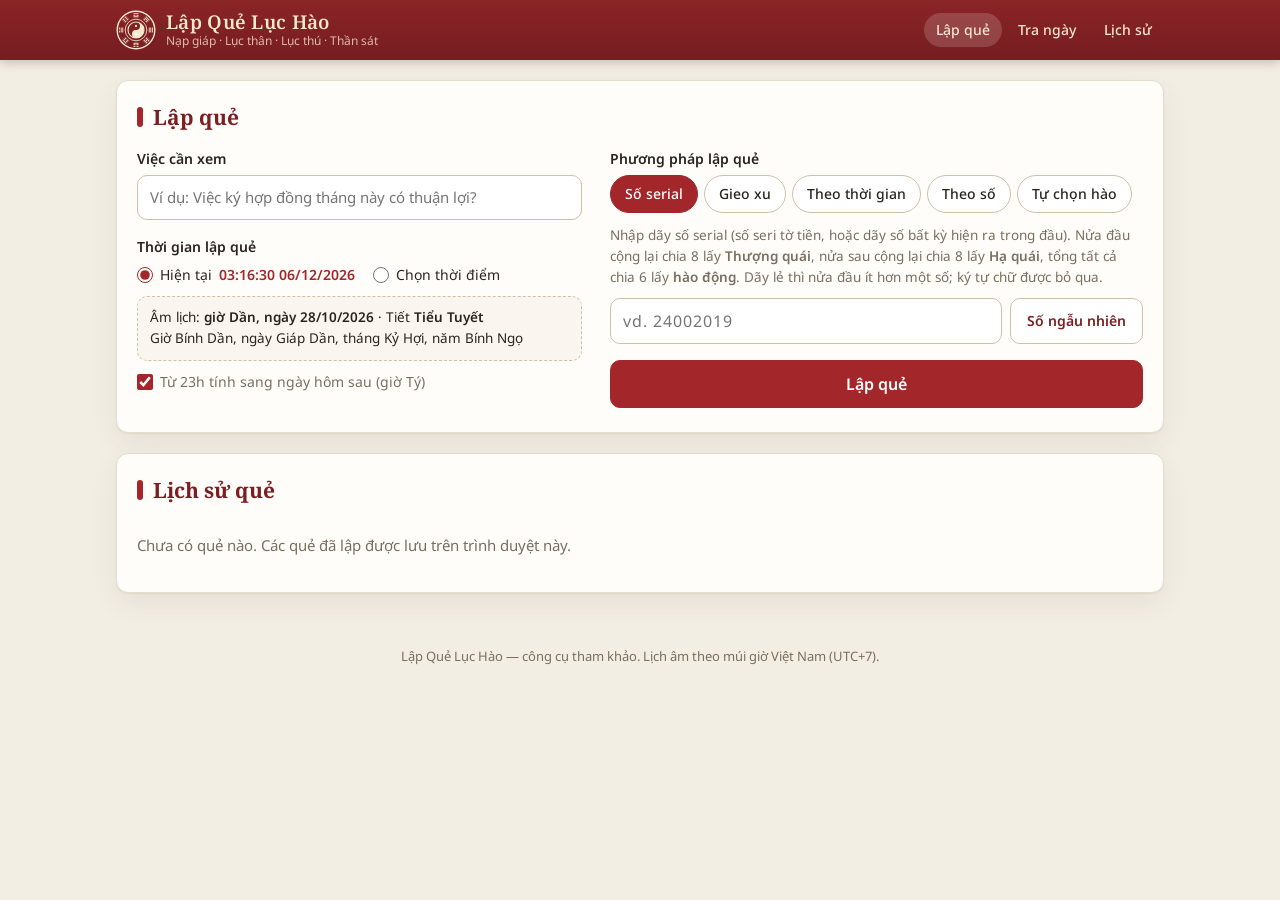
==== index.html @ d0d36dfe "Web lập quẻ Lục Hào: lá quẻ, soi hào, tra ngày can chi, giải quẻ - Lập quẻ: số serial, gieo xu, Mai " ====
<!doctype html>
<html lang="vi">
<head>
  <meta charset="utf-8">
  <meta name="viewport" content="width=device-width, initial-scale=1">
  <title>Lập Quẻ Lục Hào</title>
  <meta name="description" content="Lập quẻ Lục Hào trực tuyến: số ngẫu nhiên, gieo xu, Mai Hoa theo thời gian/số, tự chọn hào. An nạp giáp, lục thân, lục thú, thế ứng, phục thần, tuần không, vượng suy, thần sát.">
  <meta name="theme-color" content="#7d1f22">
  <link rel="icon" href="data:image/svg+xml,%3Csvg xmlns='http://www.w3.org/2000/svg' viewBox='-10 -10 20 20'%3E%3Ccircle r='9.5' fill='%23fff' stroke='%23a3262b'/%3E%3Cpath d='M0,-9.5A9.5,9.5 0 0,1 0,9.5A4.75,4.75 0 0,1 0,0A4.75,4.75 0 0,0 0,-9.5Z' fill='%23a3262b'/%3E%3Ccircle cy='-4.75' r='1.4' fill='%23a3262b'/%3E%3Ccircle cy='4.75' r='1.4' fill='%23fff'/%3E%3C/svg%3E">
  <link rel="preconnect" href="https://fonts.googleapis.com">
  <link rel="preconnect" href="https://fonts.gstatic.com" crossorigin>
  <link href="https://fonts.googleapis.com/css2?family=Noto+Sans:wght@400;500;600;700&family=Noto+Serif:wght@600;700&display=swap" rel="stylesheet">
  <link rel="stylesheet" href="css/style.css">
</head>
<body>
  <header class="topbar">
    <div class="topbar-in">
      <a class="brand" href="./" aria-label="Trang chủ Lập Quẻ Lục Hào">
        <span class="brand-mark" id="brandMark" aria-hidden="true"></span>
        <span class="brand-text"><b>Lập Quẻ Lục Hào</b><small>Nạp giáp · Lục thân · Lục thú · Thần sát</small></span>
      </a>
      <nav class="topnav" aria-label="Điều hướng">
        <a href="#cast" aria-current="page">Lập quẻ</a>
        <a href="tra-ngay.html">Tra ngày</a>
        <a href="#history">Lịch sử</a>
      </nav>
    </div>
  </header>

  <main class="wrap">
    <!-- ============ FORM LẬP QUẺ ============ -->
    <section class="card cast" id="cast" aria-labelledby="castTitle">
      <h2 class="card-title" id="castTitle">Lập quẻ</h2>
      <div class="cast-grid">
        <div class="cast-col">
          <div class="field">
            <label class="label" for="question">Việc cần xem</label>
            <input id="question" type="text" maxlength="200" autocomplete="off" placeholder="Ví dụ: Việc ký hợp đồng tháng này có thuận lợi?">
          </div>

          <div class="field">
            <span class="label" id="timeLabel">Thời gian lập quẻ</span>
            <div class="time-modes" role="radiogroup" aria-labelledby="timeLabel">
              <label class="radio"><input type="radio" name="timemode" value="now" checked> Hiện tại <span class="clock" id="clock"></span></label>
              <label class="radio"><input type="radio" name="timemode" value="custom"> Chọn thời điểm</label>
            </div>
            <input id="customTime" type="datetime-local" step="1" hidden aria-label="Thời điểm lập quẻ">
            <div class="time-preview" id="timePreview" aria-live="polite"></div>
            <label class="check"><input type="checkbox" id="rollover" checked> Từ 23h tính sang ngày hôm sau (giờ Tý)</label>
          </div>
        </div>

        <div class="cast-col">
          <div class="field">
            <span class="label" id="methodLabel">Phương pháp lập quẻ</span>
            <div class="tabs" role="tablist" aria-labelledby="methodLabel">
              <button type="button" role="tab" class="tab" data-method="serial" aria-selected="true" aria-controls="panel-serial">Số serial</button>
              <button type="button" role="tab" class="tab" data-method="coin" aria-selected="false" aria-controls="panel-coin" tabindex="-1">Gieo xu</button>
              <button type="button" role="tab" class="tab" data-method="time" aria-selected="false" aria-controls="panel-time" tabindex="-1">Theo thời gian</button>
              <button type="button" role="tab" class="tab" data-method="number" aria-selected="false" aria-controls="panel-number" tabindex="-1">Theo số</button>
              <button type="button" role="tab" class="tab" data-method="manual" aria-selected="false" aria-controls="panel-manual" tabindex="-1">Tự chọn hào</button>
            </div>

            <div class="panel" id="panel-serial" role="tabpanel">
              <p class="hint">Nhập dãy số serial (số seri tờ tiền, hoặc dãy số bất kỳ hiện ra trong đầu). Nửa đầu cộng lại chia 8 lấy <b>Thượng quái</b>, nửa sau cộng lại chia 8 lấy <b>Hạ quái</b>, tổng tất cả chia 6 lấy <b>hào động</b>. Dãy lẻ thì nửa đầu ít hơn một số; ký tự chữ được bỏ qua.</p>
              <div class="serial-row">
                <input id="serial" type="text" inputmode="numeric" autocomplete="off" maxlength="40" placeholder="vd. 24002019" aria-label="Số serial">
                <button type="button" class="btn ghost" id="serialRandom">Số ngẫu nhiên</button>
              </div>
              <div class="formula" id="plumSerial"></div>
            </div>

            <div class="panel" id="panel-coin" role="tabpanel" hidden>
              <p class="hint">Gieo 3 đồng xu 6 lần, từ hào Sơ (dưới cùng) lên hào Thượng. Mặt dương = 3, mặt âm = 2:
                3 dương → <b>Lão dương</b> (O, động) · 3 âm → <b>Lão âm</b> (X, động) · 1 dương 2 âm → Thiếu dương · 2 dương 1 âm → Thiếu âm.</p>
              <div class="coin-stage">
                <div class="coins" id="coins" aria-live="polite">
                  <div class="coinwrap"><div class="coin" data-face="yang"><span></span></div><small>&nbsp;</small></div>
                  <div class="coinwrap"><div class="coin" data-face="yang"><span></span></div><small>&nbsp;</small></div>
                  <div class="coinwrap"><div class="coin" data-face="yang"><span></span></div><small>&nbsp;</small></div>
                </div>
                <ol class="coin-build" id="coinBuild" reversed></ol>
              </div>
              <div class="btn-row">
                <button type="button" class="btn" id="tossBtn">Gieo hào Sơ</button>
                <button type="button" class="btn ghost" id="tossAuto">Gieo nhanh</button>
                <button type="button" class="btn ghost" id="tossReset">Làm lại</button>
              </div>
            </div>

            <div class="panel" id="panel-time" role="tabpanel" hidden>
              <p class="hint">Mai Hoa Dịch Số theo thời gian: (chi năm + tháng âm + ngày âm) chia 8 lấy Thượng quái; cộng thêm chi giờ chia 8 lấy Hạ quái; tổng chia 6 lấy hào động.</p>
              <div class="formula" id="plumTime"></div>
            </div>

            <div class="panel" id="panel-number" role="tabpanel" hidden>
              <p class="hint">Nghĩ ra hoặc nhận 2 số bất kỳ. Số thứ nhất chia 8 lấy Thượng quái, số thứ hai chia 8 lấy Hạ quái; (số 1 + số 2 + chi giờ) chia 6 lấy hào động.</p>
              <div class="num-row">
                <label>Số thứ nhất<input id="numA" type="number" inputmode="numeric" min="1" step="1" placeholder="vd. 27"></label>
                <label>Số thứ hai<input id="numB" type="number" inputmode="numeric" min="1" step="1" placeholder="vd. 14"></label>
              </div>
              <div class="formula" id="plumNumber"></div>
            </div>

            <div class="panel" id="panel-manual" role="tabpanel" hidden>
              <label class="label sm" for="quickHex">Chọn nhanh quẻ chủ</label>
              <select id="quickHex"><option value="">— Chọn trong 64 quẻ —</option></select>
              <p class="hint">Bấm chọn trạng thái từng hào (từ trên xuống: hào Thượng → hào Sơ).</p>
              <div class="manual" id="manualRows"></div>
              <div class="formula" id="manualPreview"></div>
            </div>
          </div>

          <div class="cast-actions">
            <button type="button" class="btn primary big" id="castBtn">Lập quẻ</button>
          </div>
        </div>
      </div>
    </section>

    <!-- ============ KẾT QUẢ ============ -->
    <section class="result" id="result" hidden aria-label="Kết quả lập quẻ">
      <div class="result-bar">
        <h2 class="card-title">Lá quẻ</h2>
        <div class="btn-row">
          <button type="button" class="btn" id="btnPng">Lưu ảnh PNG</button>
          <button type="button" class="btn ghost" id="btnLink">Sao chép liên kết</button>
          <button type="button" class="btn ghost" id="btnText">Sao chép dạng chữ</button>
          <button type="button" class="btn ghost" id="btnFit" hidden>Xem cỡ thật</button>
          <button type="button" class="btn ghost" id="btnPrint">In</button>
          <button type="button" class="btn ghost" id="btnNew">Lập quẻ mới</button>
        </div>
      </div>
      <div class="result-stage">
        <div class="chart-col">
          <div class="chart-scroll"><div class="chart" id="chart"></div></div>
          <p class="scroll-hint" id="scrollHint" hidden>Vuốt ngang để xem toàn bộ lá quẻ.</p>
          <p class="ins-hint">Rê chuột (hoặc chạm) vào một hào để soi chi tiết, vào tên quẻ để đọc giải quẻ; bấm để ghim.</p>
        </div>
        <aside class="hao-panel" id="haoPanel" aria-live="polite" aria-label="Chi tiết hào"></aside>
      </div>
      <div class="details" id="details"></div>
    </section>

    <!-- ============ LỊCH SỬ ============ -->
    <section class="card history" id="history" aria-labelledby="histTitle">
      <div class="result-bar">
        <h2 class="card-title" id="histTitle">Lịch sử quẻ</h2>
        <button type="button" class="btn ghost sm" id="histClear">Xóa lịch sử</button>
      </div>
      <ul class="hist-list" id="histList"></ul>
      <p class="muted" id="histEmpty">Chưa có quẻ nào. Các quẻ đã lập được lưu trên trình duyệt này.</p>
    </section>
  </main>

  <footer class="footer">
    <p>Lập Quẻ Lục Hào — công cụ tham khảo. Lịch âm theo múi giờ Việt Nam (UTC+7).</p>
  </footer>

  <div class="toast" id="toast" role="status" aria-live="polite"></div>

  <script src="js/lunar.js"></script>
  <script src="js/iching.js"></script>
  <script src="js/render.js"></script>
  <script src="js/que-tuong.js"></script>
  <script src="js/inspect.js"></script>
  <script src="js/app.js"></script>
</body>
</html>
---- css/style.css ----
/* =========================================================
   Lập Quẻ Lục Hào — giao diện
   ========================================================= */
:root {
  color-scheme: light;
  --el-0: #2e9d48;
  --el-1: #e0362c;
  --el-2: #b7791f;
  --el-3: #6f7785;
  --el-4: #1f5fbf;
  --bg: #f3eee4;
  --paper: #fffdf9;
  --ink: #2a2420;
  --muted: #7a6e60;
  --line: #e5dccb;
  --line-strong: #cfc1a8;
  --accent: #a3262b;
  --accent-dark: #7d1f22;
  --accent-soft: #f7e6e3;
  --gold: #c99a3b;
  --blue: #2c5ba8;
  --red: #e0161e;
  --purple: #9b1d97;
  --good: #2f7a4b;
  --good-soft: #e5f2e9;
  --bad: #b3261e;
  --bad-soft: #fbe7e5;
  --warn: #9a6200;
  --warn-soft: #fbf0d9;
  --radius: 12px;
  --shadow: 0 1px 2px rgba(60, 40, 20, .06), 0 10px 28px rgba(60, 40, 20, .07);
  --font: 'Noto Sans', system-ui, -apple-system, 'Segoe UI', Roboto, Arial, sans-serif;
  --serif: 'Noto Serif', Georgia, 'Times New Roman', serif;
}

* { box-sizing: border-box; }
html { scroll-padding-top: 76px; }
body {
  margin: 0;
  background: var(--bg);
  color: var(--ink);
  font: 15px/1.55 var(--font);
  -webkit-font-smoothing: antialiased;
}
button, input, select { font: inherit; color: inherit; }
b, strong { font-weight: 600; }
.muted { color: var(--muted); }
[hidden] { display: none !important; }

/* ---------- Thanh trên ---------- */
.topbar {
  position: sticky; top: 0; z-index: 20;
  background: var(--accent-dark);
  background-image: linear-gradient(180deg, #8a2427, #761d20);
  color: #f6e7cf;
  box-shadow: 0 2px 10px rgba(60, 20, 10, .25);
}
.topbar-in {
  max-width: 1080px; margin: 0 auto; padding: 10px 16px;
  display: flex; align-items: center; justify-content: space-between; gap: 12px;
}
.brand { display: flex; align-items: center; gap: 10px; color: inherit; text-decoration: none; min-width: 0; }
.brand-mark { width: 40px; height: 40px; flex: 0 0 40px; }
.brand-mark svg { display: block; }
.brand-text { display: flex; flex-direction: column; line-height: 1.2; min-width: 0; }
.brand-text b { white-space: nowrap; }
.brand-text b { font-family: var(--serif); font-size: 19px; letter-spacing: .3px; }
.brand-text small { font-size: 12px; opacity: .78; white-space: nowrap; overflow: hidden; text-overflow: ellipsis; }
.topnav { display: flex; gap: 4px; }
.topnav a {
  white-space: nowrap; color: #f6e7cf; text-decoration: none; font-size: 14px; font-weight: 500;
  padding: 6px 12px; border-radius: 999px;
}
.topnav a:hover { background: rgba(255, 255, 255, .12); }

/* ---------- Bố cục ---------- */
.wrap { max-width: 1080px; margin: 0 auto; padding: 20px 16px 40px; display: flex; flex-direction: column; gap: 20px; }
.card {
  background: var(--paper);
  border: 1px solid var(--line);
  border-radius: var(--radius);
  box-shadow: var(--shadow);
  padding: 20px;
}
.card-title {
  font-family: var(--serif); font-size: 21px; margin: 0 0 14px; color: var(--accent-dark);
  display: flex; align-items: center; gap: 10px;
}
.card-title::before {
  content: ''; width: 6px; height: 20px; border-radius: 3px; background: var(--accent);
}

/* ---------- Form ---------- */
.cast-grid { display: grid; grid-template-columns: 1fr; gap: 8px 28px; }
@media (min-width: 880px) { .cast-grid { grid-template-columns: minmax(0, 5fr) minmax(0, 6fr); } }
.cast-col { min-width: 0; }
.field { margin-bottom: 16px; }
.label { display: block; font-weight: 600; font-size: 14px; margin-bottom: 6px; color: var(--ink); }
.label.sm { font-size: 13px; }
input[type=text], input[type=number], input[type=datetime-local], select {
  width: 100%; padding: 10px 12px; border: 1px solid var(--line-strong); border-radius: 10px;
  background: #fff; min-height: 42px;
}
input:focus-visible, select:focus-visible, button:focus-visible {
  outline: 3px solid rgba(163, 38, 43, .35); outline-offset: 1px;
}
#customTime { margin-top: 2px; }
.time-modes { display: flex; flex-wrap: wrap; gap: 6px 18px; margin-bottom: 8px; }
.radio, .check { display: inline-flex; align-items: center; gap: 7px; cursor: pointer; font-size: 14px; }
.radio input, .check input { accent-color: var(--accent); width: 16px; height: 16px; margin: 0; }
.check { margin-top: 10px; color: var(--muted); }
.clock { font-variant-numeric: tabular-nums; color: var(--accent); font-weight: 600; }
.time-preview {
  margin-top: 10px; padding: 10px 12px; border-radius: 10px; background: #faf6ef;
  border: 1px dashed var(--line-strong); font-size: 13.5px; line-height: 1.6;
}
.hint { font-size: 13.5px; color: var(--muted); margin: 10px 0; }

/* Tabs */
.tabs { display: flex; flex-wrap: wrap; gap: 6px; }
.tab {
  border: 1px solid var(--line-strong); background: #fff; border-radius: 999px;
  padding: 7px 14px; cursor: pointer; font-size: 14px; font-weight: 500; color: var(--ink);
  transition: background .15s, color .15s, border-color .15s;
}
.tab:hover { border-color: var(--accent); }
.tab[aria-selected=true] { background: var(--accent); border-color: var(--accent); color: #fff; }
.panel { padding-top: 2px; }

/* Nút */
.btn {
  display: inline-flex; align-items: center; justify-content: center; gap: 6px;
  min-height: 40px; padding: 8px 16px; border-radius: 10px; cursor: pointer;
  border: 1px solid var(--accent); background: var(--accent); color: #fff; font-weight: 600; font-size: 14px;
  transition: background .15s, transform .05s;
}
.btn:hover { background: var(--accent-dark); }
.btn:active { transform: translateY(1px); }
.btn:disabled { opacity: .5; cursor: not-allowed; }
.btn.ghost { background: #fff; color: var(--accent-dark); border-color: var(--line-strong); }
.btn.ghost:hover { border-color: var(--accent); background: var(--accent-soft); }
.btn.sm { min-height: 32px; padding: 4px 12px; font-size: 13px; }
.btn.big { min-height: 48px; font-size: 16px; padding: 10px 22px; width: 100%; }
.btn-row { display: flex; flex-wrap: wrap; gap: 8px; }
.cast-actions { margin-top: 8px; }

/* Gieo xu */
.coin-stage { display: flex; flex-direction: column; gap: 14px; margin: 6px 0 12px; }
.coins { display: flex; gap: 14px; justify-content: center; perspective: 600px; }
.coinwrap { display: flex; flex-direction: column; align-items: center; gap: 6px; width: 72px; }
.coinwrap small { font-size: 12px; color: var(--muted); white-space: nowrap; }
.coin {
  width: 64px; height: 64px; border-radius: 50%; position: relative;
  display: grid; place-items: center; transform-style: preserve-3d;
  box-shadow: inset 0 0 0 3px rgba(0, 0, 0, .12), 0 3px 8px rgba(60, 40, 20, .25);
  transition: background .2s;
}
.coin[data-face=yang] { background: radial-gradient(circle at 35% 30%, #f6d98a, #c99a3b 60%, #9c7426); }
.coin[data-face=yin] { background: radial-gradient(circle at 35% 30%, #b8936a, #7b5a36 60%, #5a4026); }
.coin span {
  width: 16px; height: 16px; background: var(--paper);
  box-shadow: inset 0 0 0 2px rgba(0, 0, 0, .25);
}
.coin::before, .coin::after {
  content: ''; position: absolute; inset: 8px; border-radius: 50%;
  border: 1.5px solid rgba(255, 255, 255, .35);
}
.coin[data-face=yin]::after { inset: 18px; border-color: rgba(255, 255, 255, .2); }
.coin.spin { animation: coinspin .7s cubic-bezier(.3, .7, .4, 1) infinite; }
@keyframes coinspin {
  0% { transform: rotateY(0) translateY(0); }
  50% { transform: rotateY(540deg) translateY(-14px); }
  100% { transform: rotateY(1080deg) translateY(0); }
}
.coin-build { list-style: none; margin: 0; padding: 0; display: flex; flex-direction: column; gap: 4px; }
.coin-build li {
  display: grid; grid-template-columns: 96px 48px 1fr auto; align-items: center; gap: 10px; white-space: nowrap;
  padding: 4px 10px; border-radius: 8px; font-size: 13.5px; background: #faf6ef; min-height: 32px;
}
.coin-build li.next { outline: 2px dashed var(--line-strong); background: #fff; }
.coin-build li.mv .cb-val { color: var(--red); font-weight: 600; }
.cb-pos { color: var(--muted); }
.cb-empty { grid-column: 2 / -1; color: var(--muted); }
.cb-faces { font-size: 12px; color: var(--muted); letter-spacing: 1px; }

/* Mai hoa */
.num-row { display: grid; grid-template-columns: 1fr 1fr; gap: 10px; }
.num-row label { display: flex; flex-direction: column; gap: 4px; font-size: 13px; color: var(--muted); }
.formula {
  margin-top: 10px; padding: 12px 14px; border-radius: 10px; background: #faf6ef;
  border: 1px solid var(--line); font-size: 14px; line-height: 1.75;
}
.formula:empty { display: none; }
.f-res { margin-top: 4px; font-weight: 600; color: var(--purple); font-family: var(--serif); font-size: 15.5px; }

/* Tự chọn hào */
#quickHex { margin-bottom: 4px; }
.manual { display: flex; flex-direction: column; gap: 6px; }
.mrow { display: grid; grid-template-columns: 96px 1fr; align-items: center; gap: 8px; }
.mpos { font-size: 13.5px; color: var(--muted); }
.seg { display: grid; grid-template-columns: repeat(4, 1fr); gap: 4px; }
.seg button {
  display: flex; flex-direction: column; align-items: center; gap: 3px;
  border: 1px solid var(--line-strong); background: #fff; border-radius: 8px; padding: 6px 4px;
  cursor: pointer; font-size: 11.5px; line-height: 1.2; color: var(--muted);
}
.seg button[aria-pressed=true] { border-color: var(--accent); background: var(--accent-soft); color: var(--accent-dark); font-weight: 600; }
@media (max-width: 480px) {
  .mrow { grid-template-columns: 1fr; }
  .seg button span { font-size: 10.5px; }
}

/* ---------- Ký hiệu hào ---------- */
.lg { display: inline-flex; justify-content: space-between; width: 66px; height: 9px; color: var(--blue); vertical-align: middle; }
.lg i { display: block; height: 100%; background: currentColor; flex: 0 0 41%; }
.lg.yang i:first-child { flex-basis: 100%; }
.lg.yang i + i { display: none; }
.lg.mv { color: var(--red); }
.lg.sm { width: 40px; height: 7px; }

.hexfig { display: inline-flex; flex-direction: column; gap: 12px; }
.hexfig .lg { width: 142px; height: 19px; }
.hexfig.mini { gap: 6px; }
.hexfig.mini .lg { width: 66px; height: 9px; }
.hexfig.tiny { gap: 3px; }
.hexfig.tiny .lg { width: 30px; height: 4px; }

/* =========================================================
   LÁ QUẺ (theo mẫu)
   ========================================================= */
.result-bar { display: flex; flex-wrap: wrap; align-items: center; justify-content: space-between; gap: 10px; margin-bottom: 12px; }
.result-bar .card-title { margin: 0; }
.chart-scroll {
  overflow-x: auto; -webkit-overflow-scrolling: touch;
  border-radius: 6px; box-shadow: var(--shadow); background: #fff;
}
.scroll-hint { font-size: 12.5px; color: var(--muted); margin: 6px 0 0; text-align: center; }
.chart-scroll.fit { overflow: hidden; }

.chart {
  position: relative; width: 1000px; margin: 0 auto; background: #fff; color: #1f1f1f;
  font-family: 'Noto Sans', Arial, sans-serif; font-size: 16px; line-height: 1.35;
  border: 1px solid #a9a9a9; outline: 10px solid #fff; overflow: hidden;
}
.chart-watermark {
  position: absolute; left: 50%; top: 330px; transform: translate(-50%, 0);
  opacity: .11; pointer-events: none;
}
.chart-inner { position: relative; padding: 26px 30px 20px; }

.ch-head { display: flex; justify-content: space-between; gap: 16px; }
.ch-headtext { flex: 1; min-width: 0; }
.ch-brand { display: flex; gap: 60px; align-items: baseline; margin-bottom: 10px; font-weight: 700; font-size: 17px; }
.ch-site { color: #1f1f1f; }
.ch-app { letter-spacing: .3px; }
.ch-info { display: flex; flex-direction: column; gap: 6px; font-size: 16.5px; }
.ch-row { display: flex; gap: 10px; }
.ch-k { flex: 0 0 auto; min-width: 200px; }
.ch-row:nth-child(2) .ch-k, .ch-row:nth-child(5) .ch-k { min-width: 0; }
.ch-v { min-width: 0; }
.ch-q { color: #e0161e; font-weight: 700; font-size: 18px; word-break: break-word; }
.ch-split { display: flex; flex-wrap: wrap; gap: 4px 26px; }
.ch-split b { font-weight: 700; }
.ch-emblem { flex: 0 0 104px; display: flex; align-items: flex-start; justify-content: center; padding-top: 4px; }

.ch-hex { display: grid; grid-template-columns: 1fr 176px 1fr; margin: 26px 0 8px; }
.hexmid { align-self: center; display: flex; flex-direction: column; align-items: center; gap: 8px; text-align: center; padding-bottom: 40px; }
.mid-note { font-weight: 700; font-size: 14.5px; line-height: 1.3; color: #c0262d; letter-spacing: .2px; }
.mid-note.quiet { color: #8a8a8a; }
.hexcol { display: flex; flex-direction: column; align-items: center; text-align: center; }
.hexname { margin: 0 0 18px; color: var(--purple); font-size: 21px; font-weight: 700; letter-spacing: .2px; min-height: 28px; }
.hexpalace { margin-top: 12px; color: #9a9a9a; font-weight: 700; font-size: 16px; }
/* Thượng / Hạ quái cạnh hình quẻ: mỗi nhãn căn giữa theo 3 nét của quái */
.hexfig-wrap { position: relative; display: inline-block; }
.tri-col { position: absolute; top: 0; bottom: 0; display: grid; grid-template-rows: 81px 1fr 81px; }
.tri-col.left { right: calc(100% + 14px); }
.tri-col.right { left: calc(100% + 14px); }
.tri-lab {
  display: flex; flex-direction: column; justify-content: center; align-items: center; text-align: center; gap: 1px;
  white-space: nowrap; font-size: 15px; font-weight: 600; color: #6a6a6a; line-height: 1.25;
}
.tri-lab.tri-up { grid-row: 1; }
.tri-lab.tri-lo { grid-row: 3; }
.tri-col.left .tri-lab { padding-right: 10px; border-right: 2px solid #d2d2d2; }
.tri-col.right .tri-lab { padding-left: 10px; border-left: 2px solid #d2d2d2; }
.tri-el { font-size: 13.5px; font-weight: 700; }
.hexomen { margin-top: 20px; font-weight: 700; font-size: 18px; letter-spacing: .2px; }

.ch-table { width: 100%; border-collapse: collapse; table-layout: fixed; font-size: 16px; }
.ch-table th { text-align: left; font-weight: 700; padding: 12px 0 8px; white-space: nowrap; }
.ch-table td { padding: 9px 0; border-bottom: 1.5px solid #c4c4c4; white-space: nowrap; overflow: hidden; text-overflow: ellipsis; height: 44px; }
.ch-table .div { border-left: 1.5px solid #c4c4c4; padding-left: 12px; }
.ch-table th.div { border-left: 1.5px solid #c4c4c4; }
.ch-table .c { text-align: center; }
.ch-table .tk { text-align: center; }
.ch-table td.g { overflow: visible; text-overflow: clip; padding-right: 0; }
.ch-table .gr { text-align: right; }
.ch-table tr.mv td { color: var(--red); }
.ch-table tr.mv td.tu { color: #1f1f1f; }
.ch-main { margin-top: 6px; }
.ch-main tbody tr:last-child td { border-bottom-width: 1.5px; }
.ch-sub { margin-top: 26px; border-top: 1.5px solid #c4c4c4; }
.ch-sub th { padding-top: 10px; border-bottom: 1.5px solid #c4c4c4; }
.ch-sub td { height: 42px; }

.ch-foot {
  display: flex; flex-wrap: wrap; gap: 4px 22px; margin-top: 14px; font-size: 14px; color: #555;
}
.ch-notes { color: #b3261e; }
.ch-url { margin-left: auto; color: #888; }

/* =========================================================
   PHÂN TÍCH CHI TIẾT
   ========================================================= */
.details { display: flex; flex-direction: column; gap: 16px; margin-top: 20px; }
.sec-title { font-family: var(--serif); font-size: 18px; margin: 0 0 14px; color: var(--accent-dark); }
.chips { display: flex; flex-wrap: wrap; gap: 4px 5px; }
.chip {
  display: inline-block; font-size: 12px; line-height: 1.5; padding: 1px 8px; border-radius: 999px;
  background: #f1ece3; color: #4d4338; white-space: nowrap;
}
.chip.good { background: var(--good-soft); color: var(--good); }
.chip.bad { background: var(--bad-soft); color: var(--bad); }
.chip.warn { background: var(--warn-soft); color: var(--warn); }
.chip.mv { background: #fde3e4; color: var(--red); font-weight: 600; }
.chip.note { background: #f1e6f3; color: #6f1a6c; font-size: 13px; padding: 3px 10px; }
.chips.notes { margin-top: 14px; }

.hexcards { display: grid; grid-template-columns: 1fr; gap: 12px; }
@media (min-width: 760px) { .hexcards { grid-template-columns: repeat(3, minmax(0, 1fr)); } }
.hexcard { border: 1px solid var(--line); border-radius: 10px; padding: 14px; background: #fff; }
.hexcard.empty { background: #faf7f2; }
.hc-title { font-size: 12.5px; text-transform: uppercase; letter-spacing: .6px; color: var(--muted); font-weight: 600; margin-bottom: 10px; }
.hc-body { display: flex; gap: 14px; align-items: flex-start; }
.hc-text { min-width: 0; display: flex; flex-direction: column; gap: 4px; }
.hc-name { font-family: var(--serif); font-weight: 700; font-size: 17px; color: var(--purple); }
.hc-meta { font-size: 13px; color: var(--muted); }
.hc-omen { font-weight: 600; font-size: 14px; }
.hc-mean { font-size: 13.5px; }

.pillars { display: grid; grid-template-columns: repeat(4, minmax(0, 1fr)); gap: 8px; margin-bottom: 14px; }
.pillar {
  border: 1px solid var(--line); border-radius: 10px; padding: 10px 6px; text-align: center; background: #fff;
  display: flex; flex-direction: column; gap: 2px;
}
.pl-k { font-size: 12px; color: var(--muted); text-transform: uppercase; letter-spacing: .5px; }
.pillar b { font-family: var(--serif); font-size: 17px; color: var(--accent-dark); }
.pillar small { font-size: 12px; color: var(--muted); }
.kv { margin: 0; display: flex; flex-direction: column; gap: 6px; }
.kv > div { display: grid; grid-template-columns: 120px 1fr; gap: 10px; font-size: 14px; }
.kv dt { color: var(--muted); }
.kv dd { margin: 0; }
@media (max-width: 520px) { .kv > div { grid-template-columns: 1fr; gap: 0; } }

.dung-pick { display: flex; flex-wrap: wrap; align-items: center; gap: 8px 12px; }
.dung-pick label { font-weight: 600; font-size: 14px; }
.dung-pick select { width: auto; min-width: 220px; }
.roles { display: grid; grid-template-columns: 1fr; gap: 10px; }
@media (min-width: 760px) { .roles { grid-template-columns: 1fr 1fr; } }
.role { border: 1px solid var(--line); border-radius: 10px; padding: 12px 14px; background: #fff; border-left-width: 4px; }
.role ul { margin: 8px 0 0; padding-left: 18px; display: flex; flex-direction: column; gap: 8px; font-size: 14px; }
.role li .chips { margin-top: 4px; }
.role-h { font-weight: 600; }
.role-tag { font-size: 12px; text-transform: uppercase; letter-spacing: .4px; color: var(--muted); margin-right: 4px; }
.role-dung { border-left-color: #2c5ba8; }
.role-nguyen { border-left-color: var(--good); }
.role-ky { border-left-color: var(--bad); }
.role-cuu { border-left-color: var(--warn); }
.from-change { color: var(--muted); }
.sub { font-size: 12.5px; color: var(--muted); margin-top: 4px; }

.tscroll { overflow-x: auto; -webkit-overflow-scrolling: touch; }
.dtable { width: 100%; border-collapse: collapse; font-size: 14px; min-width: 820px; }
.dtable.compact { min-width: 520px; }
.dtable th {
  text-align: left; font-size: 12.5px; font-weight: 600; color: var(--muted);
  padding: 8px 10px; border-bottom: 1.5px solid var(--line-strong); white-space: nowrap;
}
.dtable td { padding: 9px 10px; border-bottom: 1px solid var(--line); vertical-align: top; }
.dtable tr.mv td:first-child b { color: var(--red); }
.dtable tr.hit td:first-child b { color: var(--accent-dark); }
.dtable tr:not(.hit) td { color: inherit; }
.nowrap { white-space: nowrap; }
.tu-b { display: inline-block; font-size: 11.5px; font-weight: 700; color: #fff; background: var(--accent); border-radius: 4px; padding: 0 5px; margin-right: 2px; }
.role-mini { display: inline-block; font-size: 12px; font-weight: 600; padding: 1px 8px; border-radius: 999px; }
.role-mini.r-dung { background: #e3ebf8; color: #2c5ba8; }
.role-mini.r-nguyen { background: var(--good-soft); color: var(--good); }
.role-mini.r-ky { background: var(--bad-soft); color: var(--bad); }
.role-mini.r-cuu { background: var(--warn-soft); color: var(--warn); }
.role-mini.r-tiet { background: #f1ece3; color: #4d4338; }
.dtable tr.r-dung td { background: #f6f9fe; }

.mvcards { display: grid; grid-template-columns: 1fr; gap: 10px; }
@media (min-width: 760px) { .mvcards { grid-template-columns: 1fr 1fr; } }
.mvcard { border: 1px solid #f1c9cb; background: #fffafa; border-radius: 10px; padding: 12px 14px; display: flex; flex-direction: column; gap: 8px; }
.mv-h { font-size: 14px; display: flex; align-items: center; gap: 8px; }
.mv-flow { display: flex; flex-wrap: wrap; align-items: center; gap: 6px 10px; font-size: 15px; }
.mv-flow .arrow { color: var(--red); font-weight: 700; }

.howto summary { cursor: pointer; font-weight: 600; color: var(--accent-dark); }
.howto ul { margin: 10px 0 0; padding-left: 20px; font-size: 14px; display: flex; flex-direction: column; gap: 4px; }

/* ---------- Lịch sử ---------- */
.hist-list { list-style: none; margin: 0; padding: 0; display: grid; grid-template-columns: 1fr; gap: 8px; }
@media (min-width: 760px) { .hist-list { grid-template-columns: 1fr 1fr; } }
.hist-item { display: flex; align-items: stretch; border: 1px solid var(--line); border-radius: 10px; background: #fff; overflow: hidden; }
.hist-open {
  flex: 1; display: flex; gap: 12px; align-items: center; text-align: left; padding: 10px 12px;
  background: none; border: 0; cursor: pointer; min-width: 0;
}
.hist-open:hover { background: #faf6ef; }
.hist-text { display: flex; flex-direction: column; min-width: 0; gap: 1px; }
.hist-text b, .hist-text span, .hist-text small { white-space: nowrap; overflow: hidden; text-overflow: ellipsis; }
.hist-text span { font-size: 13.5px; color: var(--purple); }
.hist-text small { font-size: 12px; color: var(--muted); }
.hist-del { border: 0; border-left: 1px solid var(--line); background: none; width: 42px; font-size: 20px; color: var(--muted); cursor: pointer; }
.hist-del:hover { background: var(--bad-soft); color: var(--bad); }

/* ---------- Khác ---------- */
.footer { text-align: center; color: var(--muted); font-size: 13px; padding: 0 16px 30px; }
@media (max-width: 520px) {
  .brand-text { display: none; }
  .topnav { gap: 2px; }
}
.toast {
  position: fixed; left: 50%; bottom: 24px; transform: translate(-50%, 20px);
  background: #2a2420; color: #fff; padding: 10px 16px; border-radius: 10px; font-size: 14px;
  opacity: 0; pointer-events: none; transition: opacity .2s, transform .2s; max-width: calc(100vw - 32px);
  box-shadow: 0 8px 24px rgba(0, 0, 0, .25); z-index: 50;
}
.toast.on { opacity: 1; transform: translate(-50%, 0); }

@media (max-width: 560px) {
  .card { padding: 16px; }
  .brand-text small { display: none; }
  .topbar-in { padding: 8px 12px; }
  .topnav a { padding: 6px 8px; }
  .pillars { grid-template-columns: repeat(2, minmax(0, 1fr)); }
  .coin-build li { grid-template-columns: 84px 44px 1fr auto; gap: 8px; }
  .brand-text b { font-size: 16px; }
  .brand-mark, .brand-mark svg { width: 32px; height: 32px; flex-basis: 32px; }
}

@media (prefers-reduced-motion: reduce) {
  * { animation: none !important; transition: none !important; scroll-behavior: auto !important; }
}

/* ---------- In ---------- */
@media print {
  @page { size: A4; margin: 10mm; }
  body { background: #fff; }
  .topbar, .cast, .history, .result-bar .btn-row, .footer, .toast, .scroll-hint, .dung-pick { display: none !important; }
  .wrap { padding: 0; max-width: none; }
  .chart-scroll { overflow: visible; box-shadow: none; }
  .chart { zoom: .72 !important; outline: 0; }
  .card { box-shadow: none; break-inside: avoid; }
  .details .dsec { break-inside: avoid; }
  .howto { display: none; }
}

/* =========================================================
   TRA NGÀY THEO CAN CHI
   ========================================================= */
.topnav a[aria-current=page] { background: rgba(255, 255, 255, .16); }
.lk-intro { margin-top: -4px; }
.quick-msg { font-size: 13.5px; margin: 6px 0 0; min-height: 1.4em; }
.cc-grid { display: grid; grid-template-columns: 1fr; gap: 10px; margin-bottom: 18px; }
@media (min-width: 640px) { .cc-grid { grid-template-columns: 1fr 1fr; } }
@media (min-width: 980px) { .cc-grid { grid-template-columns: repeat(4, minmax(0, 1fr)); } }
.cc {
  margin: 0; border: 1px solid var(--line-strong); border-radius: 10px; padding: 8px 12px 12px; background: #fff;
  transition: border-color .15s, background .15s;
}
.cc legend { font-weight: 600; font-size: 14px; padding: 0 6px; color: var(--accent-dark); }
.cc.on { border-color: var(--accent); background: #fffaf8; }
.cc.bad { border-color: var(--bad); background: var(--bad-soft); }
.cc-sel { display: grid; grid-template-columns: 1fr 1fr; gap: 6px; }
.cc-sel select { padding: 8px 8px; min-height: 40px; }
.cc-err { margin: 6px 0 0; font-size: 12.5px; color: var(--bad); }
.lk-opts { display: grid; grid-template-columns: 1fr; gap: 0 28px; }
@media (min-width: 880px) { .lk-opts { grid-template-columns: 1fr 1fr; } }
.range-row { display: grid; grid-template-columns: 1fr 1fr; gap: 10px; }
.range-row label { display: flex; flex-direction: column; gap: 4px; font-size: 13px; color: var(--muted); }
.range-row input[type=date] { width: 100%; padding: 9px 10px; border: 1px solid var(--line-strong); border-radius: 10px; background: #fff; min-height: 42px; }
.presets { display: flex; flex-wrap: wrap; gap: 6px; margin-top: 8px; }
.chip-btn {
  border: 1px solid var(--line-strong); background: #fff; border-radius: 999px; padding: 4px 12px;
  font-size: 13px; cursor: pointer; color: var(--ink);
}
.chip-btn:hover { border-color: var(--accent); }
.chip-btn[aria-pressed=true] { background: var(--accent-soft); border-color: var(--accent); color: var(--accent-dark); font-weight: 600; }
.lk-actions .btn.big { width: auto; flex: 1 1 220px; }
.form-err { margin: 10px 0 0; color: var(--bad); font-weight: 500; font-size: 14px; }
.lk-summary { margin: 0 0 12px; font-size: 14.5px; }
.lk-table { min-width: 860px; }
.lk-table td { vertical-align: middle; }
.lk-table .hl { color: var(--accent-dark); font-weight: 700; }
.lk-table .dim { color: var(--muted); }
.lk-table .idx { color: var(--muted); font-size: 12.5px; }
.lk-table tr.past td { color: #8d8174; }
.lk-table tr.past .hl { color: #9a5a5c; }
.lk-table tr.today td { background: #fdf3e2; }
.lk-table tr.next td { background: #f6f9fe; }
.lk-table tr.next td:first-child { box-shadow: inset 3px 0 0 var(--blue); }
.lk-table td.empty { text-align: center; color: var(--muted); padding: 24px 10px; }
.rel-today { color: var(--warn); }

@media (max-width: 640px) {
  .tscroll .lk-table { min-width: 0; }
  .lk-table thead { display: none; }
  .lk-table, .lk-table tbody, .lk-table tr, .lk-table td { display: block; width: 100%; }
  .lk-table tr { border: 1px solid var(--line); border-radius: 10px; margin-bottom: 10px; padding: 6px 12px; background: #fff; }
  .lk-table tr.next td:first-child { box-shadow: none; }
  .lk-table tr.next { border-color: var(--blue); }
  .lk-table td { border: 0; position: relative; padding: 5px 0 5px 108px; min-height: 30px; background: none !important; }
  .lk-table td::before { content: attr(data-label); position: absolute; left: 0; top: 7px; width: 100px; color: var(--muted); font-size: 12.5px; }
  .lk-table td.idx { display: none; }
  .lk-table td.empty { display: block; }
  .lk-table td.empty { padding-left: 0; }
  .lk-table td.empty::before { content: none; }
}

/* =========================================================
   NGŨ HÀNH + SOI HÀO
   ========================================================= */
.el-0 { color: var(--el-0); }
.el-1 { color: var(--el-1); }
.el-2 { color: var(--el-2); }
.el-3 { color: var(--el-3); }
.el-4 { color: var(--el-4); }
[data-el="0"] { --elc: var(--el-0); }
[data-el="1"] { --elc: var(--el-1); }
[data-el="2"] { --elc: var(--el-2); }
[data-el="3"] { --elc: var(--el-3); }
[data-el="4"] { --elc: var(--el-4); }

.serial-row { display: flex; gap: 8px; }
.serial-row input { flex: 1; min-width: 0; font-variant-numeric: tabular-nums; letter-spacing: 1px; font-size: 16px; }

.chart .ch-table tbody tr[data-pos] { cursor: pointer; }
.chart .ch-table tbody tr[data-pos] td { transition: opacity .12s, background .12s; }
.chart.ins-on .ch-table tbody tr[data-pos]:not(.ins-focus):not(.ins-rel) td { opacity: .32; }
.chart.ins-on .ch-table tr.ins-focus td { background: rgba(255, 228, 160, .42); }
.chart.ins-on .ch-table tr.ins-rel td { background: rgba(236, 232, 224, .55); background: color-mix(in srgb, var(--relc, #9a8f82) 11%, transparent); }
.chart.ins-on tr.ins-focus .t[data-el], .chart.ins-on tr.ins-rel .t[data-el] { color: var(--elc); font-weight: 700; }
.chart.ins-bien .ch-main tr.ins-focus td:nth-child(-n+6), .chart.ins-bien .ch-sub tr.ins-focus td:nth-child(-n+7) { opacity: .45; }
.chart.ins-on .nd { color: var(--elc); background: #fff; border-radius: 6px; padding: 1px 6px; box-shadow: inset 0 0 0 1.6px var(--elc); }
.ins-svg { position: absolute; left: 0; top: 0; pointer-events: none; z-index: 4; overflow: visible; }
.ins-hint { margin: 8px 0 0; font-size: 12.5px; color: var(--muted); text-align: center; }

.hao-panel {
  background: var(--paper); border: 1px solid var(--line); border-radius: 12px; box-shadow: var(--shadow);
  padding: 14px 16px; font-size: 14px; line-height: 1.5;
}
@media (min-width: 1440px) {
  .result-stage { display: grid; grid-template-columns: 1002px 340px; gap: 18px; width: 1360px; margin-left: -156px; align-items: start; }
  .hao-panel { position: sticky; top: 76px; max-height: calc(100vh - 92px); overflow: auto; }
}
@media (max-width: 1439px) {
  .hao-panel {
    position: fixed; right: 16px; bottom: 16px; width: 360px; max-height: min(72vh, 680px); overflow: auto;
    z-index: 40; display: none; box-shadow: 0 12px 40px rgba(40, 25, 10, .28);
  }
  .hao-panel.on { display: block; }
}
@media (max-width: 640px) {
  .hao-panel { left: 8px; right: 8px; bottom: 8px; width: auto; max-height: 46vh; }
}
.hp-kicker { font-size: 12px; text-transform: uppercase; letter-spacing: .6px; color: var(--muted); font-weight: 600; display: flex; align-items: center; gap: 6px; }
.hp-pin { color: var(--accent); }
.hp-x { margin-left: auto; border: 0; background: #f1ece3; border-radius: 999px; width: 26px; height: 26px; font-size: 17px; line-height: 1; cursor: pointer; color: var(--ink); }
.hp-x:hover { background: var(--accent-soft); color: var(--accent); }
.hp-head { border-left: 4px solid var(--elc); padding: 2px 0 10px 10px; margin-bottom: 6px; border-bottom: 1px solid var(--line); }
.hp-title { font-family: var(--serif); font-size: 18px; font-weight: 700; margin: 2px 0 6px; }
.hp-title small { font-family: var(--font); font-size: 12.5px; color: var(--muted); font-weight: 500; }
.hp-sec { padding: 8px 0; border-bottom: 1px dashed var(--line); }
.hp-k { font-size: 12px; text-transform: uppercase; letter-spacing: .5px; color: var(--muted); font-weight: 600; margin-bottom: 3px; }
.hp-v .chips { margin-top: 4px; }
.hp-sub { font-size: 13px; color: #5d5246; margin-top: 3px; }
.hp-row { margin: 3px 0; }
.rel-pill {
  display: inline-block; font-size: 12.5px; font-weight: 700; padding: 1px 9px; border-radius: 999px;
  color: var(--rc); background: #fff; box-shadow: inset 0 0 0 1.4px var(--rc); white-space: nowrap;
}
.el-dot { display: inline-block; width: 10px; height: 10px; border-radius: 50%; vertical-align: 1px; }
.hp-legend { margin-top: 10px; display: flex; flex-direction: column; gap: 4px; font-size: 12px; color: var(--muted); }
.hp-legend > div { display: flex; flex-wrap: wrap; gap: 4px 10px; }
.lg-item { display: inline-flex; align-items: center; gap: 5px; }
.lg-item i { display: inline-block; width: 16px; height: 3px; border-radius: 2px; }
.lg-item i.round { width: 9px; height: 9px; border-radius: 50%; }
.lg-item i.dash { background: repeating-linear-gradient(90deg, #6b5e4f 0 5px, transparent 5px 8px); }
.hp-hint { margin: 8px 0 0; font-size: 12px; color: var(--muted); }
.lg-note { display: block !important; font-size: 12px; color: var(--muted); line-height: 1.45; }
.lg-note b { color: #4d4338; }
.hp-empty p { margin: 6px 0 4px; color: #5d5246; }
/* Tên quẻ trên lá quẻ: rê để đọc nội dung sách */
.chart .hexname[data-hex] { cursor: help; border-radius: 6px; padding: 0 6px; transition: background .12s; }
.chart .hexname[data-hex]:hover, .chart .hexname.ins-active { background: #f6e6f5; }
/* Bảng giải quẻ */
.q-head {
  margin: -14px -16px 4px; padding: 14px 16px 12px; border-radius: 12px 12px 0 0;
  background: linear-gradient(135deg, #f7e9f6 0%, #fbf3ea 100%); border-bottom: 1px solid #ecdcea;
}
.q-title { font-family: var(--serif); font-size: 21px; font-weight: 700; color: #8a1a86; line-height: 1.25; margin: 2px 0 4px; }
.q-omen {
  display: inline-block; font-weight: 700; font-size: 13.5px; color: #8a5a00; background: #fff6e0;
  border: 1px solid #f0d9a4; border-radius: 999px; padding: 2px 12px; margin-bottom: 8px;
}
.q-omen::before { content: '❝ '; color: #c9a227; }
.q-omen::after { content: ' ❞'; color: #c9a227; }
.q-chips { display: flex; flex-wrap: wrap; gap: 5px; }
.q-chip { display: inline-flex; align-items: center; gap: 5px; font-size: 12px; font-weight: 600; padding: 2px 9px; border-radius: 999px; background: #fff; border: 1px solid #e5d9cf; color: #5d5246; }
.q-chip.el { color: var(--c); background: color-mix(in srgb, var(--c) 9%, #fff); border-color: color-mix(in srgb, var(--c) 35%, #fff); }
.q-chip.el i { width: 7px; height: 7px; border-radius: 50%; background: var(--c); }
.q-chip.order { color: #7a1f75; background: #f6e6f5; border-color: #e8c9e6; }
.q-chip.xung { color: #b45a00; background: #fff1e0; border-color: #f3cfa3; }
.q-chip.hop { color: #2f7a4b; background: #e8f5ec; border-color: #bfe0c9; }

.q-sec { --qc: #a3262b; --qb: #fdf4f3; margin-top: 12px; }
.q-sec.qt { --qc: #3b5bab; --qb: #f2f5fc; }
.q-sec.lh { --qc: #1f7a6a; --qb: #eef7f4; }
.q-k {
  display: inline-block; font-size: 11.5px; font-weight: 700; letter-spacing: .6px; text-transform: uppercase;
  color: #fff; background: var(--qc); border-radius: 6px 6px 0 0; padding: 3px 10px 2px;
}
.q-body { background: var(--qb); border-left: 3px solid var(--qc); border-radius: 0 8px 8px 8px; padding: 9px 12px; }
.q-body p { margin: 0 0 8px; font-size: 13.8px; line-height: 1.62; color: #352d26; text-align: justify; }
.q-body p:last-child { margin-bottom: 0; }
.q-body .q-sum {
  background: #fff; border: 1px dashed color-mix(in srgb, var(--qc) 45%, #fff); border-radius: 8px;
  padding: 7px 10px; font-weight: 500; color: #2a231d;
}
.q-body .q-sum::before { content: '✦ '; color: var(--qc); }
.kw-el { color: var(--c); font-weight: 700; }
.kw-lt { color: #6b2d1f; font-weight: 700; }
.kw-hao { font-weight: 600; color: #3a322a; border-bottom: 1.5px solid color-mix(in srgb, var(--qc) 50%, transparent); }
.kw-tu { font-weight: 700; font-size: .92em; color: #fff; background: #a3262b; border-radius: 4px; padding: 0 4px; }

@media print {
  .ins-svg, .hao-panel, .ins-hint { display: none !important; }
}
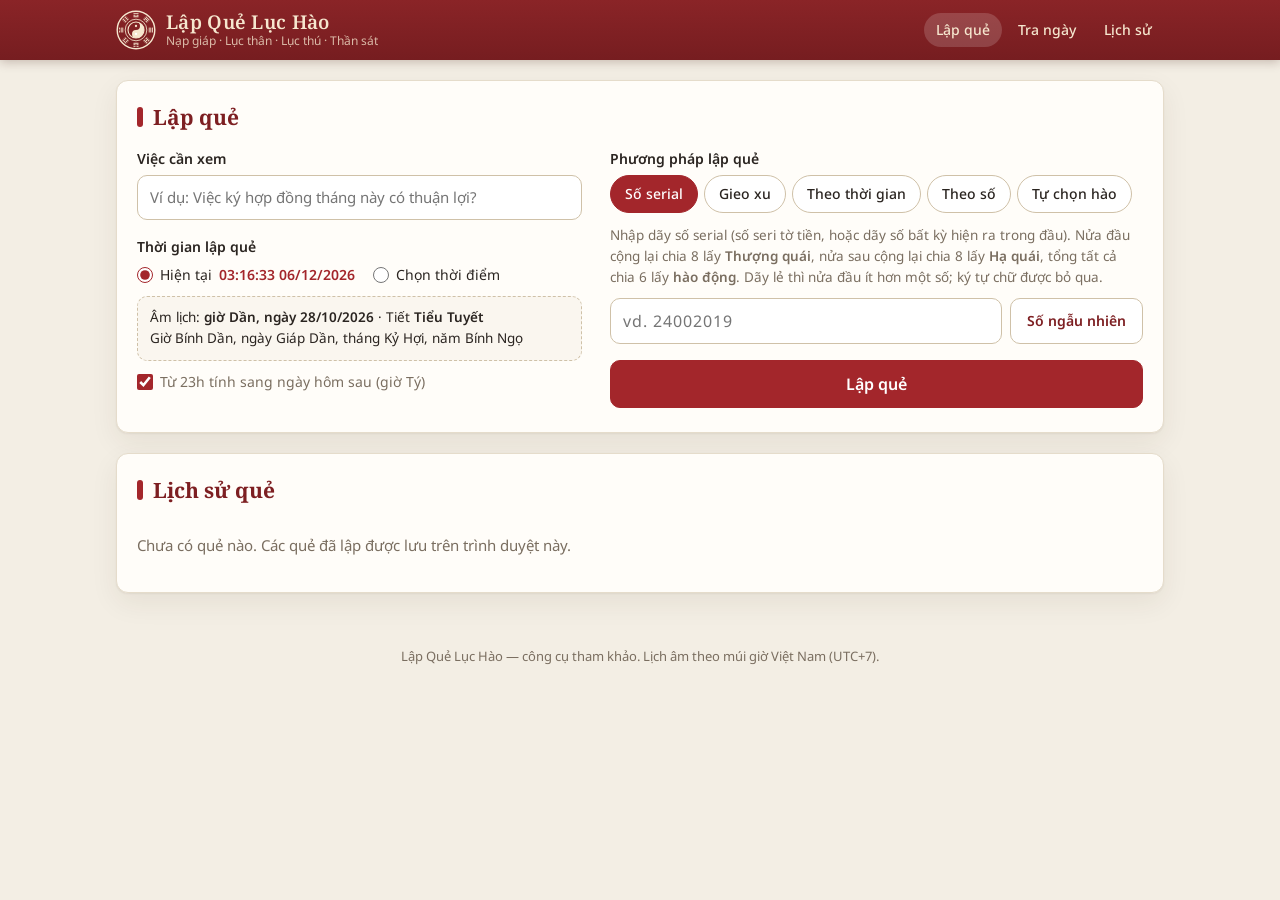
==== commit 3ee9814f: "Thay "Sao chép dạng chữ" bằng "Sao chép ảnh quẻ" - Chụp lá quẻ bản gọn theo mẫu: Can Chi, Tiết khí, " ====
--- a/index.html
+++ b/index.html
@@ -125,7 +125,7 @@
         <div class="btn-row">
           <button type="button" class="btn" id="btnPng">Lưu ảnh PNG</button>
           <button type="button" class="btn ghost" id="btnLink">Sao chép liên kết</button>
-          <button type="button" class="btn ghost" id="btnText">Sao chép dạng chữ</button>
+          <button type="button" class="btn ghost" id="btnCopyImg">Sao chép ảnh quẻ</button>
           <button type="button" class="btn ghost" id="btnFit" hidden>Xem cỡ thật</button>
           <button type="button" class="btn ghost" id="btnPrint">In</button>
           <button type="button" class="btn ghost" id="btnNew">Lập quẻ mới</button>
--- a/css/style.css
+++ b/css/style.css
@@ -639,3 +639,47 @@
 @media print {
   .ins-svg, .hao-panel, .ins-hint { display: none !important; }
 }
+
+/* Ứng kỳ */
+.uk-table { min-width: 940px; }
+.uk-table tr.uk-uu-tien td { background: #f4faf5; }
+.uk-table tr.uk-canh-bao td { background: #fdf5f4; }
+.uk-profile { border: 1px solid var(--line); border-radius: 10px; background: #fff; padding: 4px 14px; margin-bottom: 12px; }
+.uk-prow { display: grid; grid-template-columns: 120px 1fr; gap: 12px; padding: 8px 0; border-bottom: 1px dashed var(--line); font-size: 14px; }
+.uk-prow:last-child { border-bottom: 0; }
+.uk-pk { font-size: 12px; font-weight: 700; text-transform: uppercase; letter-spacing: .4px; color: var(--muted); padding-top: 2px; }
+.uk-lvl { font-weight: 700; }
+@media (max-width: 560px) { .uk-prow { grid-template-columns: 1fr; gap: 3px; } }
+.uk-legend { display: flex; flex-wrap: wrap; gap: 5px; margin-bottom: 8px; font-size: 12px; }
+.uk-rs { display: flex; flex-wrap: wrap; gap: 4px; }
+.uk-r { display: inline-block; font-size: 12px; line-height: 1.45; padding: 1px 8px; border-radius: 6px; border-left: 3px solid var(--rc, #b9ad9c); background: color-mix(in srgb, var(--rc, #b9ad9c) 10%, #fff); color: #3a322a; }
+.uk-r.ph-kq { --rc: #2c5ba8; }
+.uk-r.ph-tg { --rc: #8e44ad; }
+.uk-r.ph-tl { --rc: #2e9d48; }
+.uk-r.ph-kh { --rc: #1f7a6a; }
+.uk-r.ph-cb { --rc: #d7263d; }
+.uk-r.ph-phu { --rc: #a79c8d; color: var(--muted); }
+.uk-extras { margin: 10px 0 0; padding-left: 20px; font-size: 14px; }
+.uk-notes { margin-top: 12px; border-left: 3px solid var(--gold); background: #fffaf0; border-radius: 0 8px 8px 0; padding: 8px 12px; }
+.uk-notes ul { margin: 4px 0 0; padding-left: 18px; font-size: 13.5px; display: flex; flex-direction: column; gap: 3px; }
+.uk-chi {
+  display: inline-grid; place-items: center; min-width: 42px; height: 32px; padding: 0 8px; border-radius: 8px;
+  font-family: var(--serif); font-weight: 700; font-size: 16px; color: var(--c);
+  background: color-mix(in srgb, var(--c) 10%, #fff); box-shadow: inset 0 0 0 1.5px color-mix(in srgb, var(--c) 45%, #fff);
+}
+.uk-links { display: flex; gap: 6px; }
+.uk-links a {
+  font-size: 12.5px; font-weight: 600; color: var(--accent-dark); text-decoration: none; white-space: nowrap;
+  border: 1px solid var(--line-strong); border-radius: 999px; padding: 2px 10px; background: #fff;
+}
+.uk-links a:hover { border-color: var(--accent); background: var(--accent-soft); }
+
+/* Hợp cục · Hình hại · Mộ · Phục thần */
+.cb-list { display: flex; flex-direction: column; }
+.cb-row { display: grid; grid-template-columns: 110px 1fr; gap: 12px; padding: 10px 0; border-bottom: 1px dashed var(--line); font-size: 14px; }
+.cb-row:last-child { border-bottom: 0; }
+.cb-k { font-size: 12.5px; font-weight: 700; text-transform: uppercase; letter-spacing: .4px; color: var(--muted); padding-top: 2px; }
+.cb-v .chips { margin-top: 5px; }
+.cb-item + .cb-item { margin-top: 6px; }
+.mid-note.cuc { color: #6f1a6c; }
+@media (max-width: 560px) { .cb-row { grid-template-columns: 1fr; gap: 4px; } }
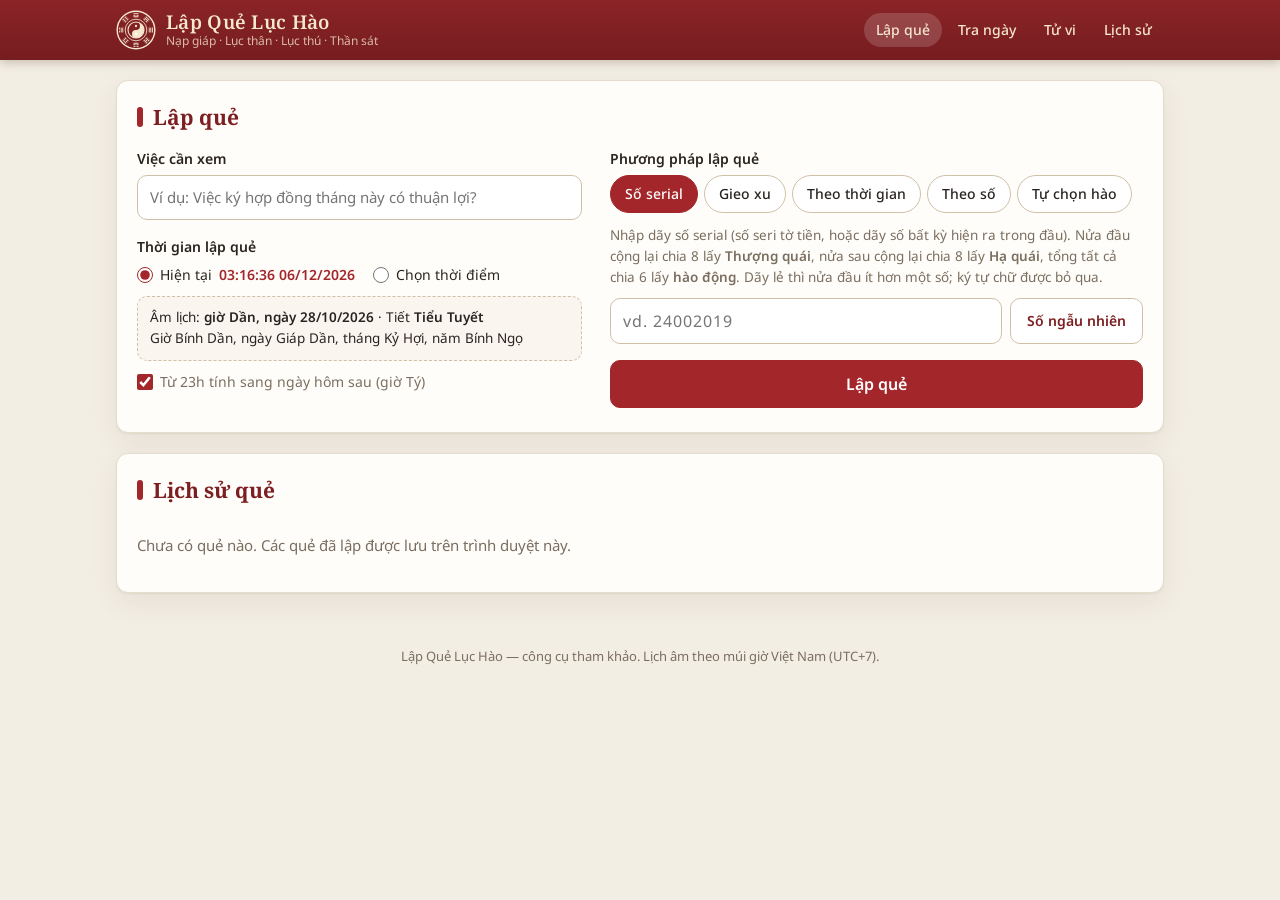
==== commit ed77ea45: "Thêm trang Lá số Tử Vi: engine an sao, giao diện, xuất ảnh - js/tuvi.js: sửa Cục theo nạp âm cung Mệ" ====
--- a/index.html
+++ b/index.html
@@ -22,6 +22,7 @@
       <nav class="topnav" aria-label="Điều hướng">
         <a href="#cast" aria-current="page">Lập quẻ</a>
         <a href="tra-ngay.html">Tra ngày</a>
+        <a href="tu-vi.html">Tử vi</a>
         <a href="#history">Lịch sử</a>
       </nav>
     </div>
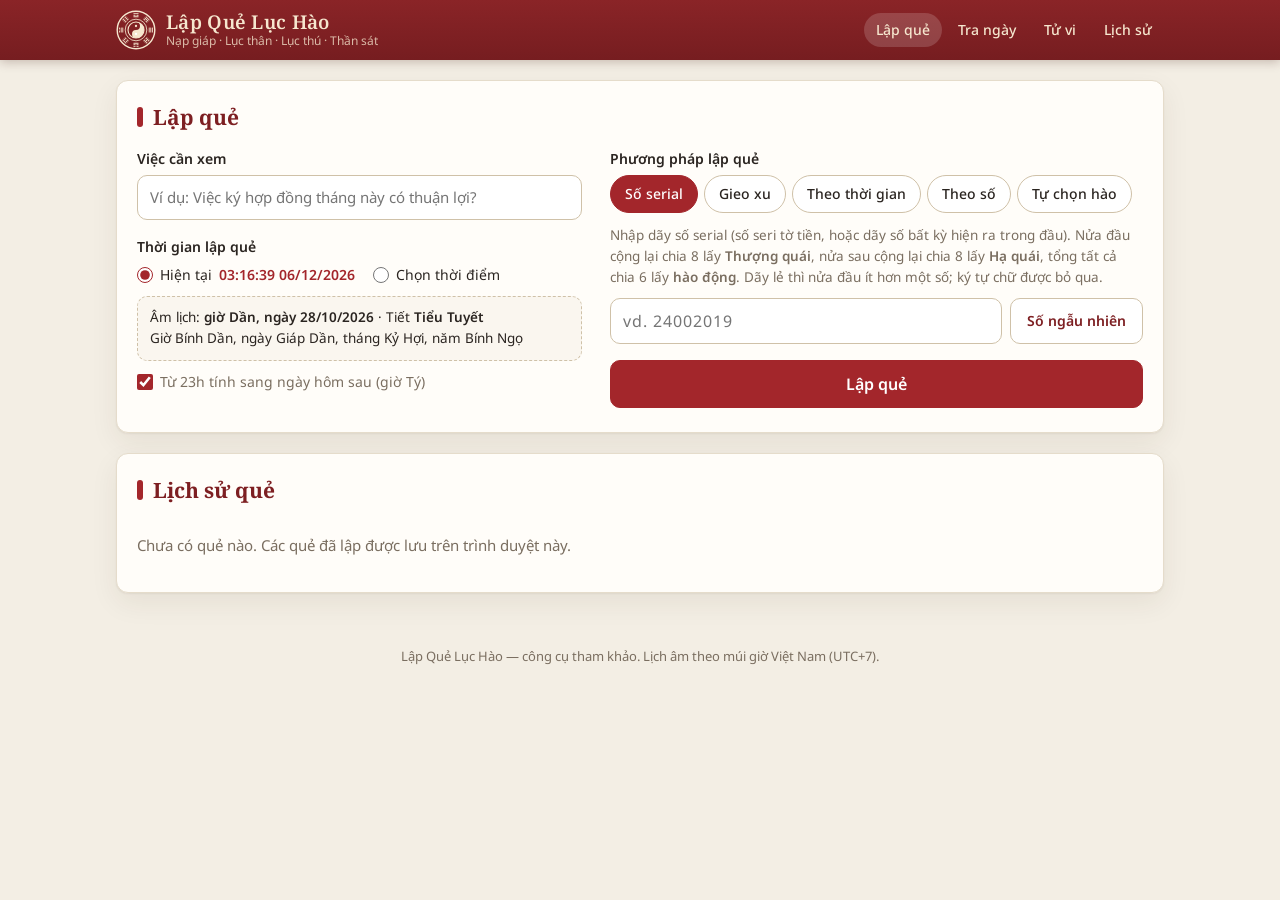
==== commit 5ac4d61a: "Tự chọn hào: chọn Dương / Âm và tick Động thay cho 4 nút Thiếu / Lão - Mỗi hào có 2 nút Dương / Âm v" ====
--- a/index.html
+++ b/index.html
@@ -106,7 +106,7 @@
             <div class="panel" id="panel-manual" role="tabpanel" hidden>
               <label class="label sm" for="quickHex">Chọn nhanh quẻ chủ</label>
               <select id="quickHex"><option value="">— Chọn trong 64 quẻ —</option></select>
-              <p class="hint">Bấm chọn trạng thái từng hào (từ trên xuống: hào Thượng → hào Sơ).</p>
+              <p class="hint">Chọn Dương / Âm cho từng hào, tick <b>Động</b> nếu là hào động (từ trên xuống: hào Thượng → hào Sơ).</p>
               <div class="manual" id="manualRows"></div>
               <div class="formula" id="manualPreview"></div>
             </div>
--- a/css/style.css
+++ b/css/style.css
@@ -196,18 +196,35 @@
 /* Tự chọn hào */
 #quickHex { margin-bottom: 4px; }
 .manual { display: flex; flex-direction: column; gap: 6px; }
-.mrow { display: grid; grid-template-columns: 96px 1fr; align-items: center; gap: 8px; }
+.mrow { display: grid; grid-template-columns: 96px minmax(0, 1fr) 104px; align-items: center; gap: 8px; }
 .mpos { font-size: 13.5px; color: var(--muted); }
-.seg { display: grid; grid-template-columns: repeat(4, 1fr); gap: 4px; }
+.seg { display: grid; grid-template-columns: repeat(2, minmax(0, 1fr)); gap: 4px; }
 .seg button {
   display: flex; flex-direction: column; align-items: center; gap: 3px;
   border: 1px solid var(--line-strong); background: #fff; border-radius: 8px; padding: 6px 4px;
   cursor: pointer; font-size: 11.5px; line-height: 1.2; color: var(--muted);
 }
 .seg button[aria-pressed=true] { border-color: var(--accent); background: var(--accent-soft); color: var(--accent-dark); font-weight: 600; }
+.mmv {
+  display: flex; align-items: center; gap: 6px; align-self: stretch; white-space: nowrap;
+  border: 1px solid var(--line-strong); background: #fff; border-radius: 8px; padding: 0 10px;
+  cursor: pointer; font-size: 13px; color: var(--muted); user-select: none;
+}
+.mmv input { accent-color: var(--red); width: 16px; height: 16px; margin: 0; cursor: pointer; }
+.mmv em { font-style: normal; margin-left: -2px; }
+.mmv em:empty { display: none; }
+.seg button { min-width: 0; }
+.seg button .lg { max-width: 100%; }
+.mrow.mv .mmv { border-color: var(--red); background: var(--bad-soft); color: var(--red); font-weight: 600; }
 @media (max-width: 480px) {
-  .mrow { grid-template-columns: 1fr; }
-  .seg button span { font-size: 10.5px; }
+  .mrow { grid-template-columns: 58px minmax(0, 1fr) 88px; gap: 5px; }
+  .mpos { font-size: 12.5px; }
+  .mmv { gap: 5px; padding: 0 7px; font-size: 12px; }
+}
+@media (max-width: 350px) {
+  .mrow { grid-template-columns: 50px minmax(0, 1fr) 68px; }
+  .seg button { padding: 6px 2px; }
+  .mmv em { display: none; }
 }
 
 /* ---------- Ký hiệu hào ---------- */
